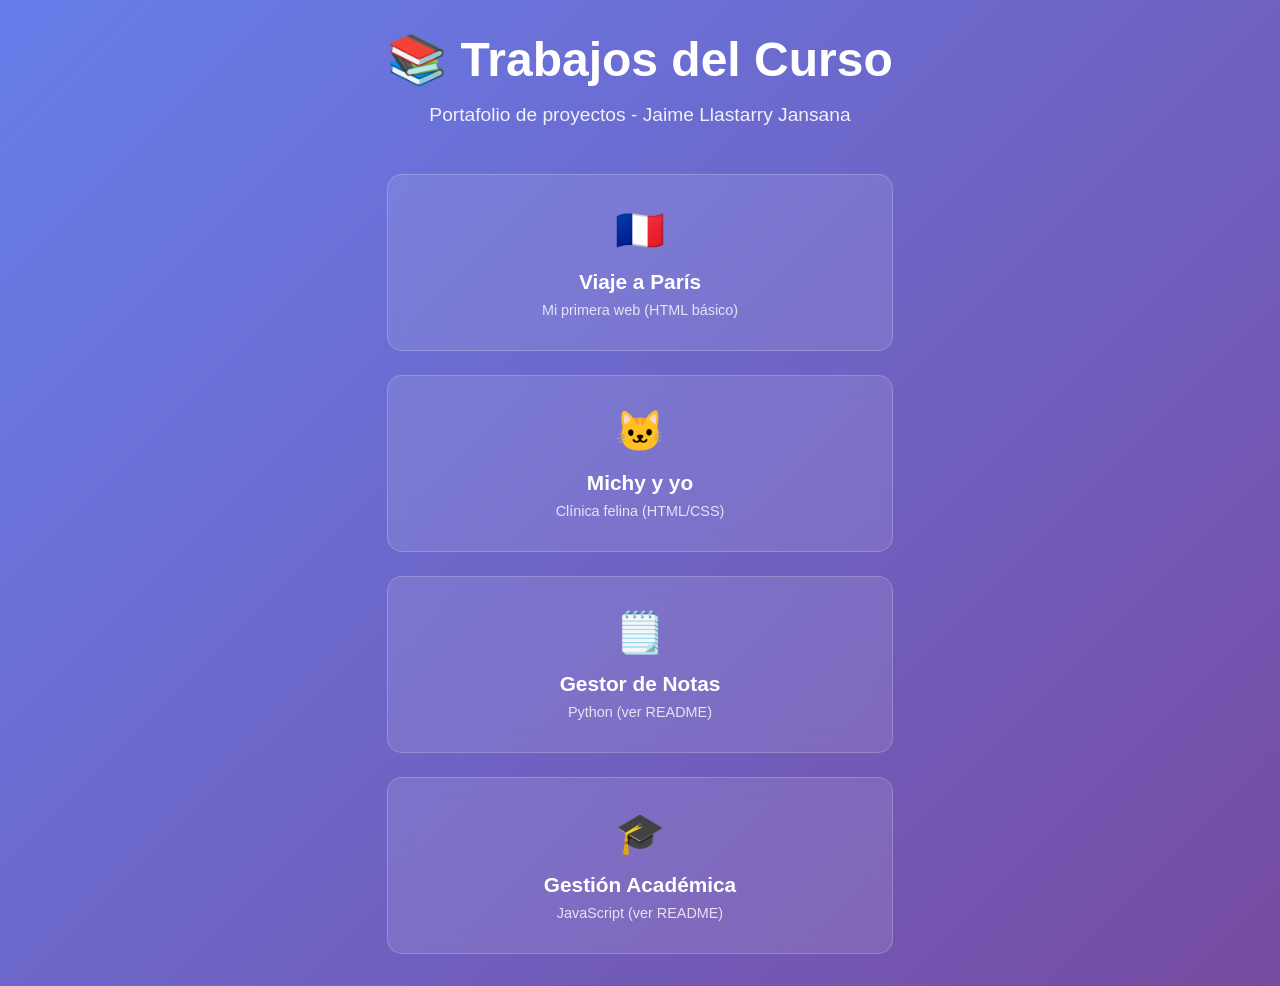
==== index.html @ e6e012a3 "Añadido index.html del portafolio para GitHub Pages" ====
<!DOCTYPE html>
<html lang="es">
<head>
    <meta charset="UTF-8">
    <meta name="viewport" content="width=device-width, initial-scale=1.0">
    <title>Portafolio - Jaime Llastarry Jansana</title>
    <style>
        * { margin: 0; padding: 0; box-sizing: border-box; }
        body {
            font-family: 'Segoe UI', Tahoma, Geneva, Verdana, sans-serif;
            background: linear-gradient(135deg, #667eea, #764ba2);
            color: white;
            min-height: 100vh;
            display: flex;
            align-items: center;
            justify-content: center;
            padding: 2rem;
        }
        .container {
            max-width: 900px;
            text-align: center;
        }
        h1 {
            font-size: 3rem;
            margin-bottom: 1rem;
        }
        p {
            font-size: 1.2rem;
            margin-bottom: 3rem;
            opacity: 0.9;
        }
        .proyectos {
            display: grid;
            grid-template-columns: repeat(auto-fit, minmax(250px, 1fr));
            gap: 1.5rem;
        }
        .proyecto {
            background: rgba(255, 255, 255, 0.1);
            backdrop-filter: blur(10px);
            border-radius: 15px;
            padding: 2rem;
            text-decoration: none;
            color: white;
            transition: all 0.3s ease;
            border: 1px solid rgba(255, 255, 255, 0.2);
        }
        .proyecto:hover {
            transform: translateY(-5px);
            background: rgba(255, 255, 255, 0.2);
            box-shadow: 0 10px 30px rgba(0, 0, 0, 0.3);
        }
        .proyecto h2 {
            font-size: 1.3rem;
            margin-bottom: 0.5rem;
        }
        .proyecto p {
            font-size: 0.9rem;
            margin-bottom: 0;
            opacity: 0.8;
        }
        .icono { font-size: 2.5rem; margin-bottom: 1rem; }
    </style>
</head>
<body>
    <div class="container">
        <h1>📚 Trabajos del Curso</h1>
        <p>Portafolio de proyectos - Jaime Llastarry Jansana</p>
        
        <div class="proyectos">
            <a href="04-html-css-basico/viaje-paris/index.html" class="proyecto">
                <div class="icono">🇫🇷</div>
                <h2>Viaje a París</h2>
                <p>Mi primera web (HTML básico)</p>
            </a>
            
            <a href="02-html-css/michy-y-yo/index.html" class="proyecto">
                <div class="icono">🐱</div>
                <h2>Michy y yo</h2>
                <p>Clínica felina (HTML/CSS)</p>
            </a>
            
            <a href="01-python/gestor_notas/README.md" class="proyecto">
                <div class="icono">🗒️</div>
                <h2>Gestor de Notas</h2>
                <p>Python (ver README)</p>
            </a>
            
            <a href="03-javascript/gestion-academica/README.md" class="proyecto">
                <div class="icono">🎓</div>
                <h2>Gestión Académica</h2>
                <p>JavaScript (ver README)</p>
            </a>
        </div>
    </div>
</body>
</html>
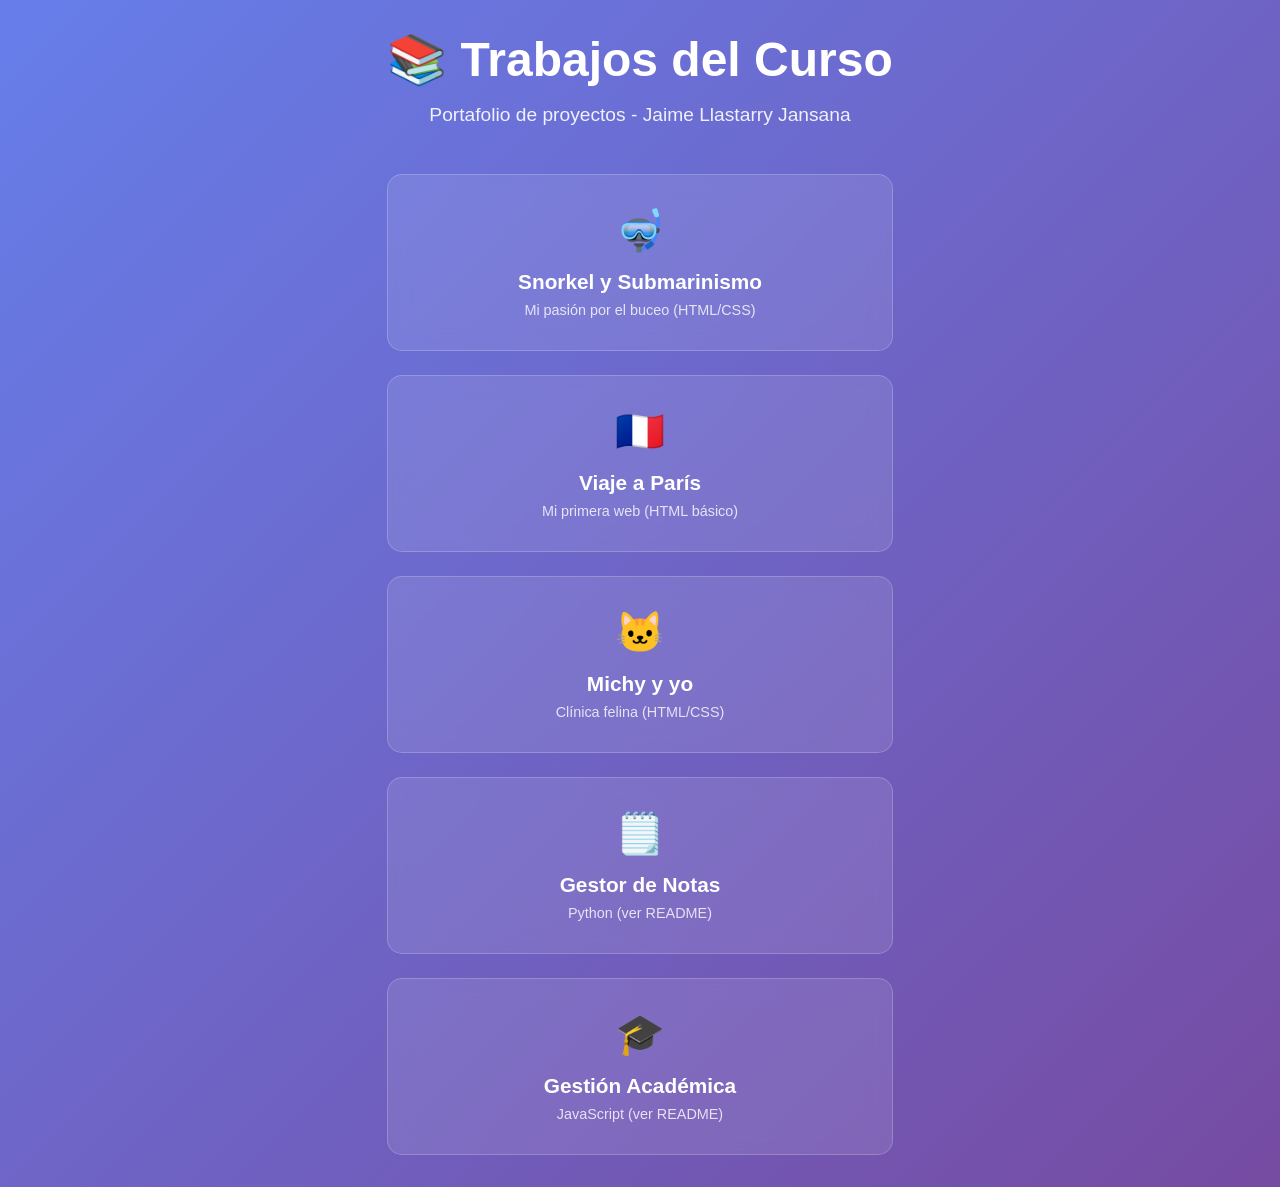
==== commit 64a8c307: "Añadido proyecto Snorkel y Submarinismo al portafolio" ====
--- a/index.html
+++ b/index.html
@@ -67,6 +67,12 @@
         <p>Portafolio de proyectos - Jaime Llastarry Jansana</p>
         
         <div class="proyectos">
+	    <a href="05-html-css-avanzado/snorkel-submarinismo/index.html" class="proyecto">
+    		<div class="icono">🤿</div>
+    		<h2>Snorkel y Submarinismo</h2>
+    		<p>Mi pasión por el buceo (HTML/CSS)</p>
+	    </a>			
+
             <a href="04-html-css-basico/viaje-paris/index.html" class="proyecto">
                 <div class="icono">🇫🇷</div>
                 <h2>Viaje a París</h2>
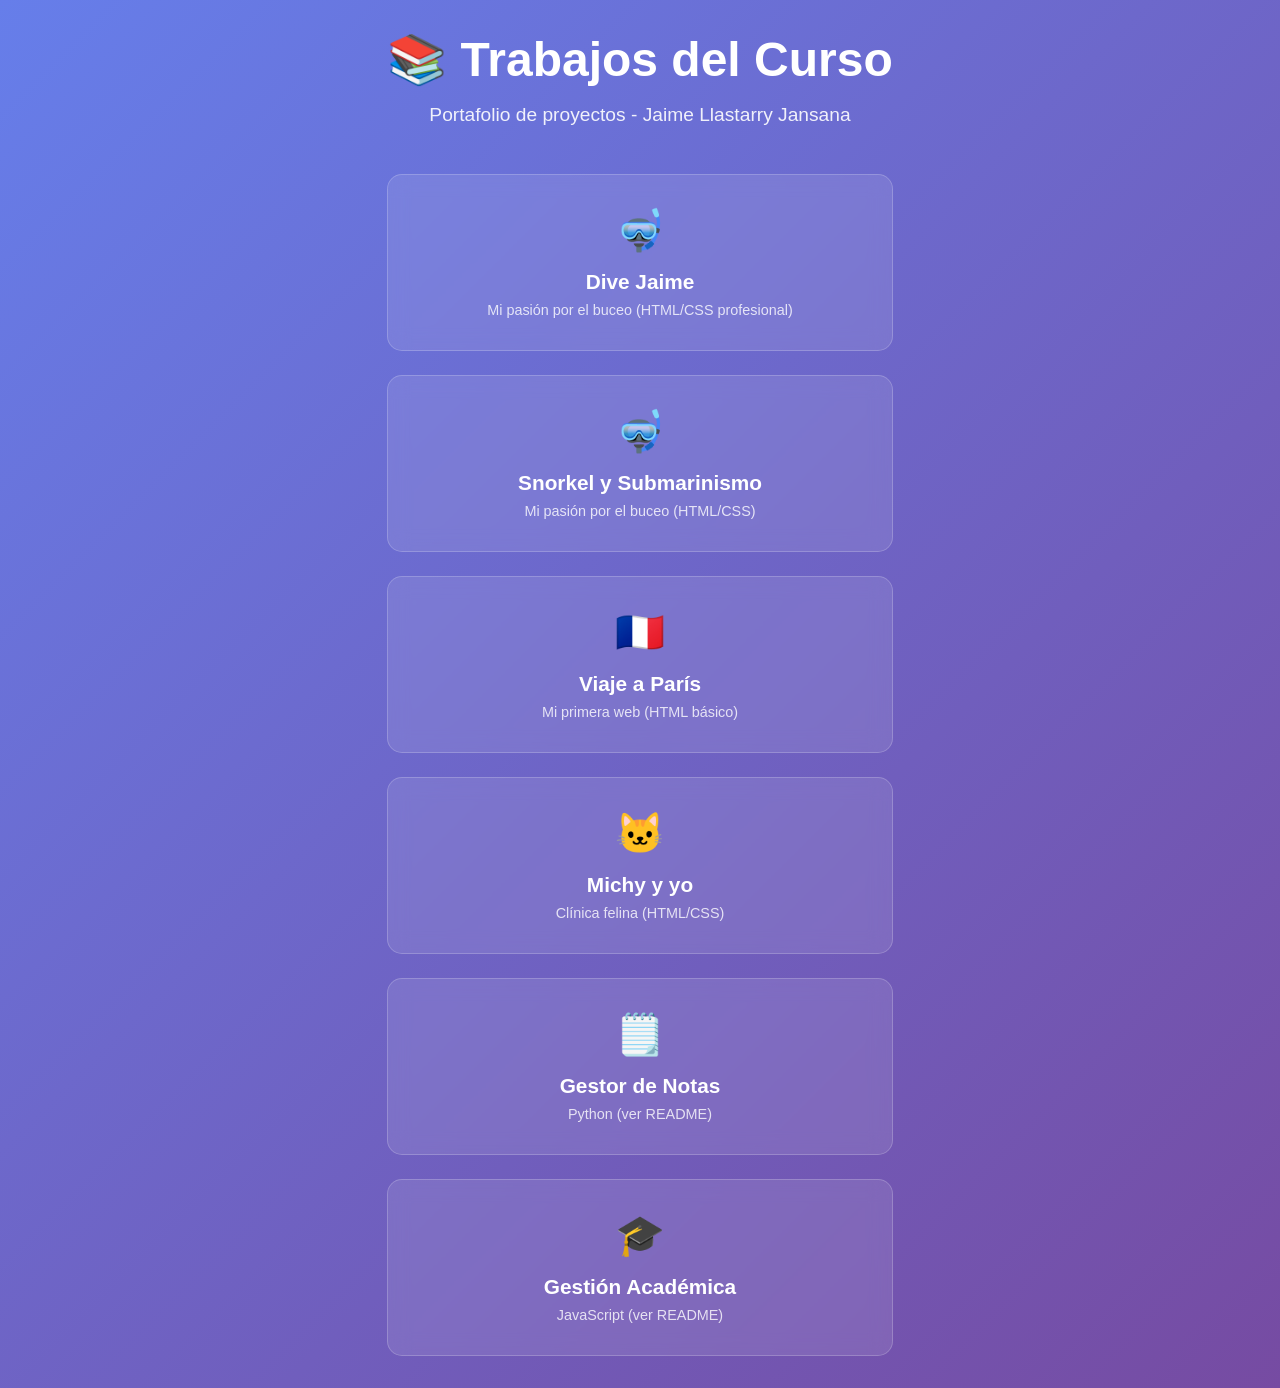
==== commit 78aae500: "Añadido proyecto Dive Jaime al portafolio" ====
--- a/index.html
+++ b/index.html
@@ -67,6 +67,12 @@
         <p>Portafolio de proyectos - Jaime Llastarry Jansana</p>
         
         <div class="proyectos">
+	    <a href="06-html-css-profesional/dive-jaime/index.html" class="proyecto">
+    		<div class="icono">🤿</div>
+    		<h2>Dive Jaime</h2>
+    		<p>Mi pasión por el buceo (HTML/CSS profesional)</p>
+	    </a>
+
 	    <a href="05-html-css-avanzado/snorkel-submarinismo/index.html" class="proyecto">
     		<div class="icono">🤿</div>
     		<h2>Snorkel y Submarinismo</h2>
